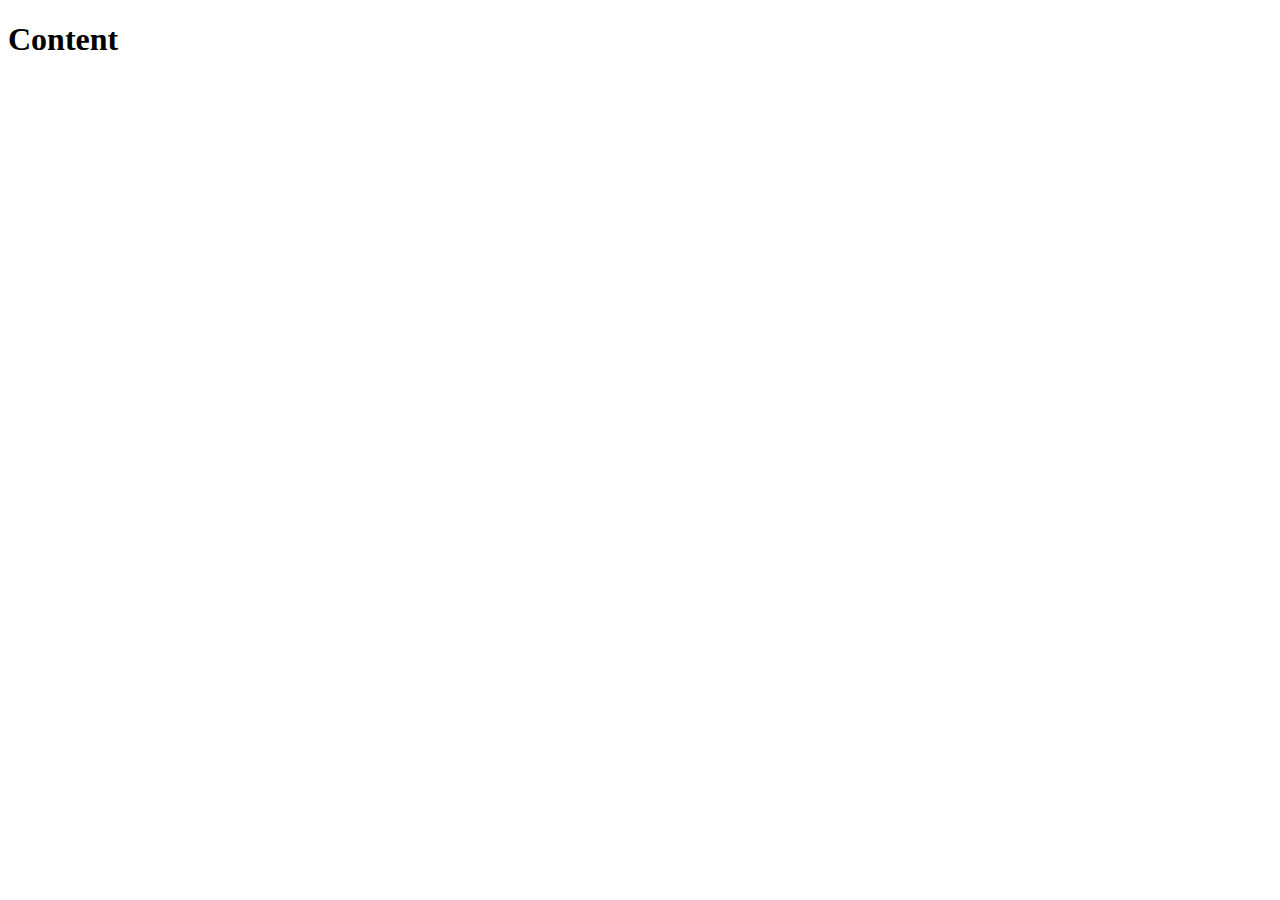
==== Content/content.html @ ad794253 "Moved the files" ====
<!DOCTYPE html>
<html lang="en">
<head>
    <meta charset="UTF-8">
    <meta name="viewport" content="width=<device-width>, initial-scale=1.0">
    <title>Analytic Number Theory</title>
</head>
<body>
    <h1>Content</h1>
</body>
</html>
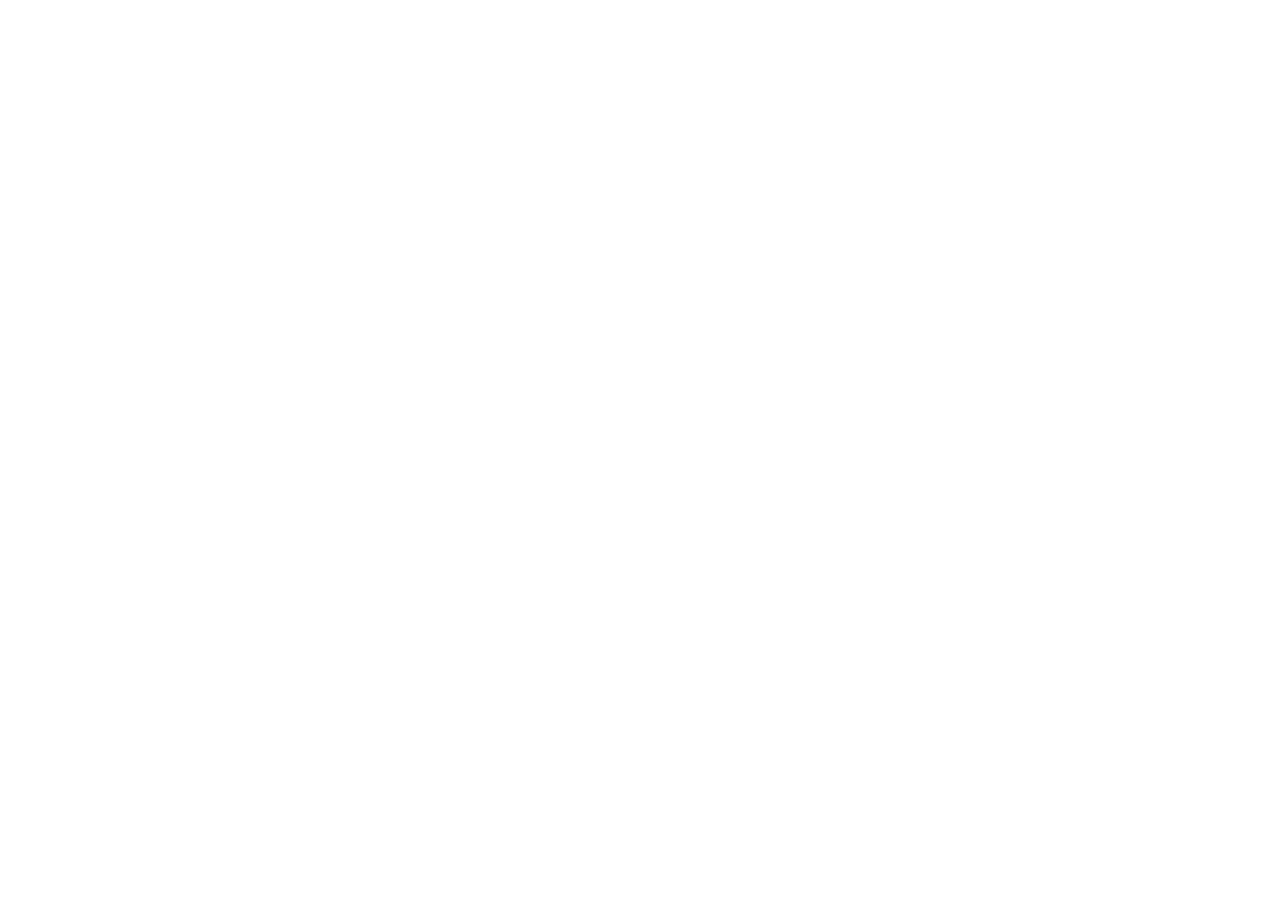
==== commit 0fc9818d: "Added README.md" ====
--- a/Content/content.html
+++ b/Content/content.html
@@ -2,10 +2,10 @@
 <html lang="en">
 <head>
     <meta charset="UTF-8">
-    <meta name="viewport" content="width=<device-width>, initial-scale=1.0">
+    <meta name="viewport" content="width=device-width, initial-scale=1.0">
     <title>Analytic Number Theory</title>
 </head>
 <body>
-    <h1>Content</h1>
+    
 </body>
 </html>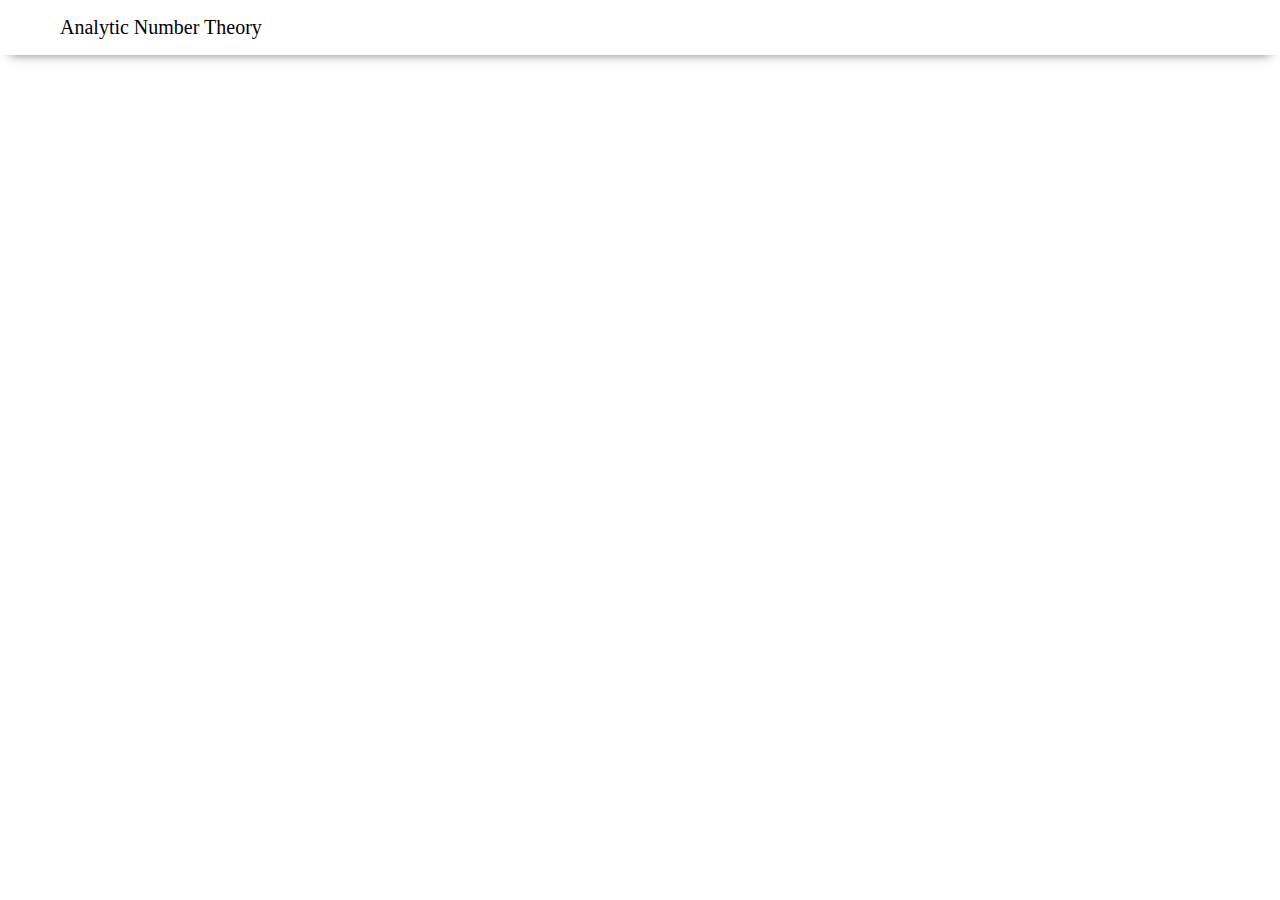
==== commit 5703879f: "Modified CSS" ====
--- a/Content/content.html
+++ b/Content/content.html
@@ -1,11 +1,22 @@
 <!DOCTYPE html>
 <html lang="en">
 <head>
+    <link rel="stylesheet" href="../styles.css">
+    <link rel="stylesheet" href="../sticky_nav.css">
+    <script src="../sticky.js"></script>
     <meta charset="UTF-8">
     <meta name="viewport" content="width=device-width, initial-scale=1.0">
     <title>Analytic Number Theory</title>
 </head>
 <body>
-    
+    <div>
+        <div class="nav_section">
+            <ul class="nav_ul">
+                <li class="nav_li">
+                    <a href="../index.html" class="logo_text">Analytic Number Theory</a>
+                </li>
+            </ul>
+        </div>
+    </div>
 </body>
 </html>--- a/styles.css
+++ b/styles.css
@@ -0,0 +1,90 @@
+.nav_li {
+    display: inline;
+    font-size: 20px;
+}
+
+.nav_li a{
+    text-decoration: none;
+    color:rgb(0, 0, 0);
+}
+
+.nav_li a:hover{
+    color: grey;
+}
+
+.nav_ul{
+    display: block;
+}
+
+.logo_image{
+    height: auto;
+    max-width: 100px;
+}
+
+p{
+    font-size: 1.5rem;
+    line-height: 2rem;
+
+}
+
+body{
+    margin:0;
+}
+
+.nav_section{
+    z-index:3;
+    margin: 0;
+    overflow:hidden;
+    background-color: rgb(255, 255, 255);
+    max-width: 100%;
+    box-shadow: 0px 10px 10px -10px rgba(0, 0, 0, 0.5);
+}
+
+.nav_section a{
+    margin: 20px;
+}
+
+.logo_text{
+    font-size:20px;
+    display: inline;
+    font-family: math;
+}
+
+.context{
+    background-color: rgb(255, 255, 255);
+    border-bottom: solid;
+    border-color: black;
+}
+
+.zeta_img{
+    width: 100%;
+    opacity:0.7;
+    z-index:0;
+    min-width:700px;
+}
+
+
+h1,p{
+    font-family:math;
+    margin:1rem 5%;
+}
+
+h1{
+    text-align: center;
+}
+
+.image_text{
+    position: absolute;
+    top:40vw;
+    text-align: center;
+    width: 100%;
+    color:white;
+    -webkit-text-stroke-color: rgb(0, 0, 0);
+    -webkit-text-stroke-width: 1px;
+    font-size: 3rem;
+}
+@media screen and (max-width:560px){
+    .image_text{
+        top:10vw;
+    }
+}--- a/sticky_nav.css
+++ b/sticky_nav.css
@@ -0,0 +1,5 @@
+.sticky {
+    position: fixed;
+    top: 0;
+    width: 100%;
+  }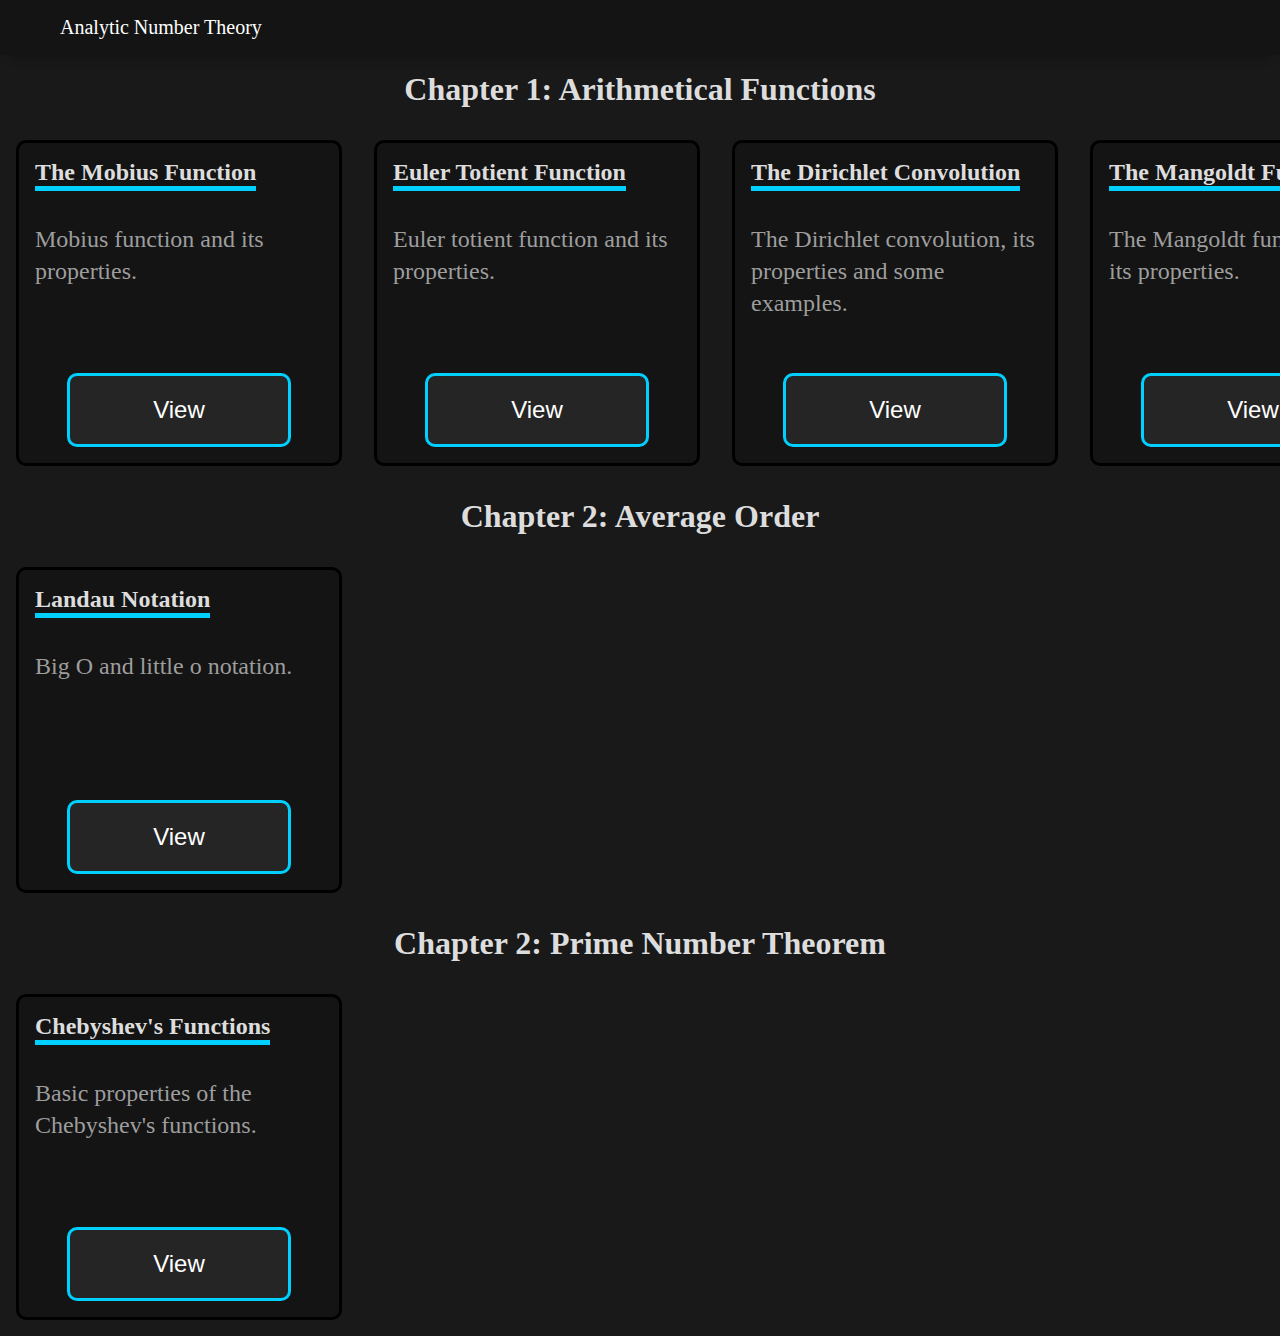
==== commit db67e955: "Added functionality" ====
--- a/Content/content.html
+++ b/Content/content.html
@@ -2,21 +2,84 @@
 <html lang="en">
 <head>
     <link rel="stylesheet" href="../styles.css">
-    <link rel="stylesheet" href="../sticky_nav.css">
+    <link rel="stylesheet" href=".../sticky_nav.css">
+    <link rel="stylesheet" href="Content-css/cont.css">
+    <script src="scrolling.js"></script>
     <script src="../sticky.js"></script>
+    <script src="redirecting.js"></script>
     <meta charset="UTF-8">
     <meta name="viewport" content="width=device-width, initial-scale=1.0">
     <title>Analytic Number Theory</title>
 </head>
 <body>
-    <div>
-        <div class="nav_section">
-            <ul class="nav_ul">
-                <li class="nav_li">
-                    <a href="../index.html" class="logo_text">Analytic Number Theory</a>
-                </li>
-            </ul>
-        </div>
+    <div class="nav-section">
+        <ul class="nav-ul">
+            <li class="nav-li">
+                <a href="../index.html" class="logo-text">Analytic Number Theory</a>
+            </li>
+        </ul>
     </div>
+    <div class="components">
+        <h1>Chapter 1: Arithmetical Functions</h1>
+        <section class="arithmetical-functions chapters">
+            <div class="mobius content-list">
+                <h2 class="headers">The Mobius Function</h2>
+                <p class="parag-content">
+                    Mobius function and its properties. <br><br>
+                </p>
+                <button class="button-content">View</button>
+            </div>
+            <div class="totient content-list">
+                <h2 class="headers">Euler Totient Function</h2>
+                <p class="parag-content">
+                    Euler totient function and its properties. <br><br>
+                </p>
+                <button class="button-content">View</button>
+            </div>
+            <div class="dirichlet-convolution content-list">
+                <h2 class="headers">The Dirichlet Convolution</h2>
+                <p class="parag-content">
+                    The Dirichlet convolution, its properties and some examples. <br>
+                </p>
+                <button class="button-content">View</button>
+            </div>
+            <div class="mangoldt-function content-list">
+                <h2 class="headers">The Mangoldt Function</h2>
+                <p class="parag-content">
+                    The Mangoldt function and its properties. <br><br>
+                </p>
+                <button class="button-content">View</button>
+            </div>
+            <div class="multiplicative-functions content-list">
+                <h2 class="headers">Multiplicative Functions</h2>
+                <p class="parag-content">
+                    Multiplicative functions and their properties with Dirichlet convolution.
+                </p>
+                <button class="button-content">View</button>
+            </div>         
+        </section>
+        <h1>Chapter 2: Average Order</h1>
+        <section class="average-order chapters">
+            <div class="landau content-list">
+                <h2 class="headers">Landau Notation</h2>
+                <p class="parag-content">
+                    Big O and little o notation. <br><br><br>
+                </p>
+                <button class="button-content">View</button>
+            </div> 
+        </section>
+        <h1>Chapter 2: Prime Number Theorem</h1>
+        <section class="pnt chapters">
+            <div class="chebychev content-list">
+                <h2 class="headers">Chebyshev's Functions</h2>
+                <p class="parag-content">
+                    Basic properties of the Chebyshev's functions. <br><br>
+                </p>
+                <button class="button-content">View</button>
+            </div> 
+        </section>
+    </div>
+    
 </body>
+
 </html>--- a/styles.css
+++ b/styles.css
@@ -1,90 +1,101 @@
-.nav_li {
+.nav-li {
     display: inline;
     font-size: 20px;
 }
 
-.nav_li a{
+.nav-li a{
     text-decoration: none;
     color:rgb(0, 0, 0);
 }
 
-.nav_li a:hover{
-    color: grey;
+.nav-li a:hover{
+    color: rgb(0, 208, 255);
 }
 
-.nav_ul{
+.nav-ul{
     display: block;
 }
 
-.logo_image{
-    height: auto;
-    max-width: 100px;
-}
 
 p{
     font-size: 1.5rem;
     line-height: 2rem;
+    color:#ddddddb2;
 
 }
 
 body{
+    background-color: #191919;
     margin:0;
+    overflow-x: hidden;
 }
 
-.nav_section{
+.nav-section{
     z-index:3;
     margin: 0;
     overflow:hidden;
-    background-color: rgb(255, 255, 255);
+    background-color: #141414;
     max-width: 100%;
     box-shadow: 0px 10px 10px -10px rgba(0, 0, 0, 0.5);
 }
 
-.nav_section a{
+.nav-section a{
     margin: 20px;
+    color: white;
 }
 
-.logo_text{
+.logo-text{
     font-size:20px;
     display: inline;
     font-family: math;
 }
 
 .context{
-    background-color: rgb(255, 255, 255);
+    background-color: #191919;
     border-bottom: solid;
     border-color: black;
 }
 
-.zeta_img{
+.zeta-img{
     width: 100%;
-    opacity:0.7;
     z-index:0;
     min-width:700px;
+    height: 100%;
+    background-size: cover;
 }
 
 
-h1,p{
+h1,h2,h3,h4,h5,h6,p{
     font-family:math;
     margin:1rem 5%;
 }
 
-h1{
+h1,h2,h3,h4,h5,h6{
     text-align: center;
+    color:#ddd;
 }
 
-.image_text{
-    position: absolute;
-    top:40vw;
-    text-align: center;
-    width: 100%;
-    color:white;
-    -webkit-text-stroke-color: rgb(0, 0, 0);
-    -webkit-text-stroke-width: 1px;
-    font-size: 3rem;
-}
+
 @media screen and (max-width:560px){
-    .image_text{
+    .image-text{
         top:10vw;
     }
-}+}
+
+.highlighter{
+    color:rgb(0, 208, 255);
+}
+
+.footer{
+    background-color: #141414;
+    margin:0;
+    padding: 0;
+    height: 100%;
+    width: 100%;
+}
+
+.githubacc{
+    text-decoration: none;
+    color: rgb(0, 208, 255);
+}
+
--- a/Content/Content-css/cont.css
+++ b/Content/Content-css/cont.css
@@ -0,0 +1,66 @@
+.chapters{
+    display: flex;
+    flex-direction: row;
+    overflow: auto;
+    white-space: nowrap;
+    justify-content: flex-start;
+    scrollbar-color: red;
+
+}
+
+.content-list{
+    border:solid;
+    background-color: #141414;
+    height:20rem;;
+    width:20rem;
+    margin:1rem;
+    display: flex;
+    flex:0 0 auto;
+    border-radius: 10px;
+    flex-direction: column;
+}
+
+.headers{
+    text-align: left;
+    border-bottom:5px solid rgb(0, 208, 255);
+    align-self: flex-start;
+}
+
+.parag-content{
+    flex: 1 1 auto;
+    overflow: wrap;
+    flex-wrap: wrap;
+    white-space: wrap;
+}
+
+.button-content{
+    align-self:bottom;
+    margin: 0rem 3rem 1rem 3rem;
+    flex-grow: 1;
+    font-size: 1.5rem;
+    border: 3px solid rgb(0, 208, 255);
+    background-color: #252525;
+    color:white;
+    border-radius: 10px;
+    cursor:pointer;
+}
+
+.button-content:hover{
+    background-color: #3d3d3d;
+
+}
+
+::-webkit-scrollbar {
+    width: 10px;
+  }
+  
+  ::-webkit-scrollbar-track {
+    background: #fff;
+    box-shadow: inset 0 0 2px #777;
+  }
+  
+  ::-webkit-scrollbar-thumb {
+    background: rgb(0, 208, 255);
+  }
+
+
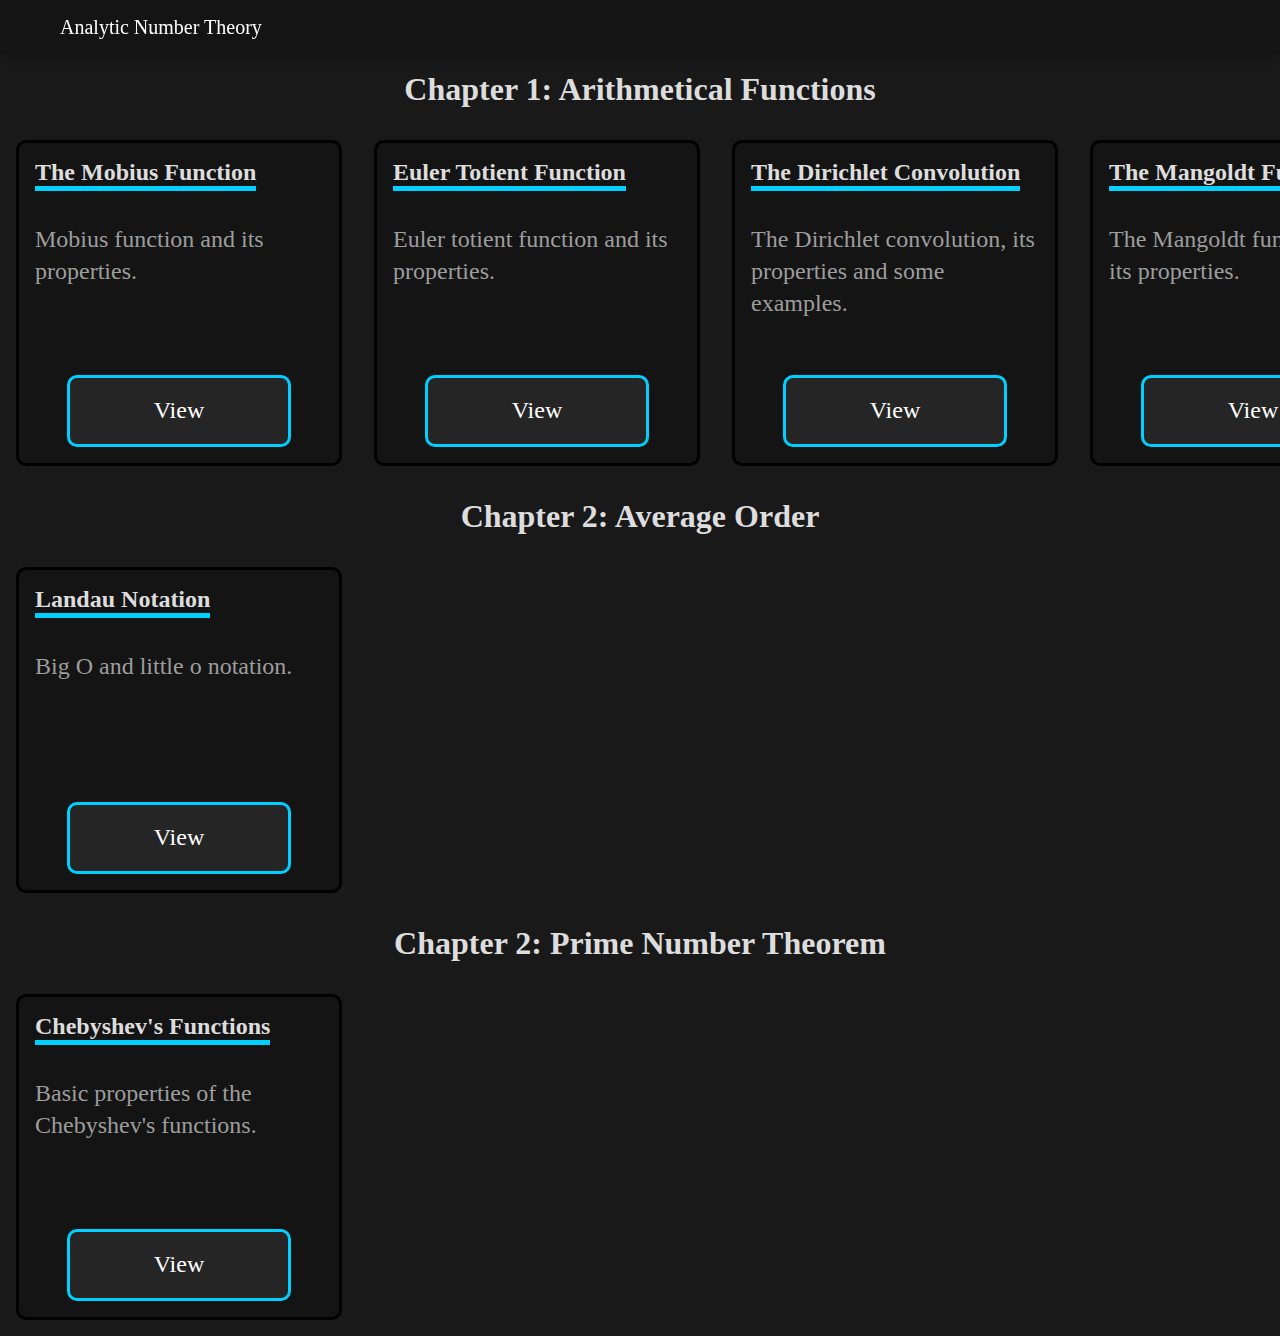
==== commit 3ba81a14: "Started mobius function" ====
--- a/Content/content.html
+++ b/Content/content.html
@@ -2,11 +2,7 @@
 <html lang="en">
 <head>
     <link rel="stylesheet" href="../styles.css">
-    <link rel="stylesheet" href=".../sticky_nav.css">
     <link rel="stylesheet" href="Content-css/cont.css">
-    <script src="scrolling.js"></script>
-    <script src="../sticky.js"></script>
-    <script src="redirecting.js"></script>
     <meta charset="UTF-8">
     <meta name="viewport" content="width=device-width, initial-scale=1.0">
     <title>Analytic Number Theory</title>
@@ -27,35 +23,35 @@
                 <p class="parag-content">
                     Mobius function and its properties. <br><br>
                 </p>
-                <button class="button-content">View</button>
+                <a href="Arithmetical Functions/mobius.html" class="button-content">View</a>
             </div>
             <div class="totient content-list">
                 <h2 class="headers">Euler Totient Function</h2>
                 <p class="parag-content">
                     Euler totient function and its properties. <br><br>
                 </p>
-                <button class="button-content">View</button>
+                <a href="Arithmetical Functions/euler.html" class="button-content">View</a>
             </div>
             <div class="dirichlet-convolution content-list">
                 <h2 class="headers">The Dirichlet Convolution</h2>
                 <p class="parag-content">
                     The Dirichlet convolution, its properties and some examples. <br>
                 </p>
-                <button class="button-content">View</button>
+                <a href="Arithmetical Functions/convolution.html" class="button-content">View</a>
             </div>
             <div class="mangoldt-function content-list">
                 <h2 class="headers">The Mangoldt Function</h2>
                 <p class="parag-content">
                     The Mangoldt function and its properties. <br><br>
                 </p>
-                <button class="button-content">View</button>
+                <a href="Arithmetical Functions/mangoldt.html" class="button-content">View</a>
             </div>
             <div class="multiplicative-functions content-list">
                 <h2 class="headers">Multiplicative Functions</h2>
                 <p class="parag-content">
                     Multiplicative functions and their properties with Dirichlet convolution.
                 </p>
-                <button class="button-content">View</button>
+                <a href="Arithmetical Functions/multipfunc.html" class="button-content">View</a>
             </div>         
         </section>
         <h1>Chapter 2: Average Order</h1>
@@ -65,7 +61,7 @@
                 <p class="parag-content">
                     Big O and little o notation. <br><br><br>
                 </p>
-                <button class="button-content">View</button>
+                <a href="#" class="button-content">View</a>
             </div> 
         </section>
         <h1>Chapter 2: Prime Number Theorem</h1>
@@ -75,7 +71,7 @@
                 <p class="parag-content">
                     Basic properties of the Chebyshev's functions. <br><br>
                 </p>
-                <button class="button-content">View</button>
+                <a href="#" class="button-content">View</a>
             </div> 
         </section>
     </div>
--- a/styles.css
+++ b/styles.css
@@ -31,12 +31,15 @@
 }
 
 .nav-section{
+    position: sticky;
     z-index:3;
     margin: 0;
     overflow:hidden;
     background-color: #141414;
     max-width: 100%;
     box-shadow: 0px 10px 10px -10px rgba(0, 0, 0, 0.5);
+    top: 0;
+    width: 100%;
 }
 
 .nav-section a{
--- a/Content/Content-css/cont.css
+++ b/Content/Content-css/cont.css
@@ -4,7 +4,6 @@
     overflow: auto;
     white-space: nowrap;
     justify-content: flex-start;
-    scrollbar-color: red;
 
 }
 
@@ -34,7 +33,7 @@
 }
 
 .button-content{
-    align-self:bottom;
+    display:flex;
     margin: 0rem 3rem 1rem 3rem;
     flex-grow: 1;
     font-size: 1.5rem;
@@ -43,6 +42,11 @@
     color:white;
     border-radius: 10px;
     cursor:pointer;
+    text-decoration: none;
+    text-align: center;
+    align-items: center;
+    justify-content: center;
+
 }
 
 .button-content:hover{
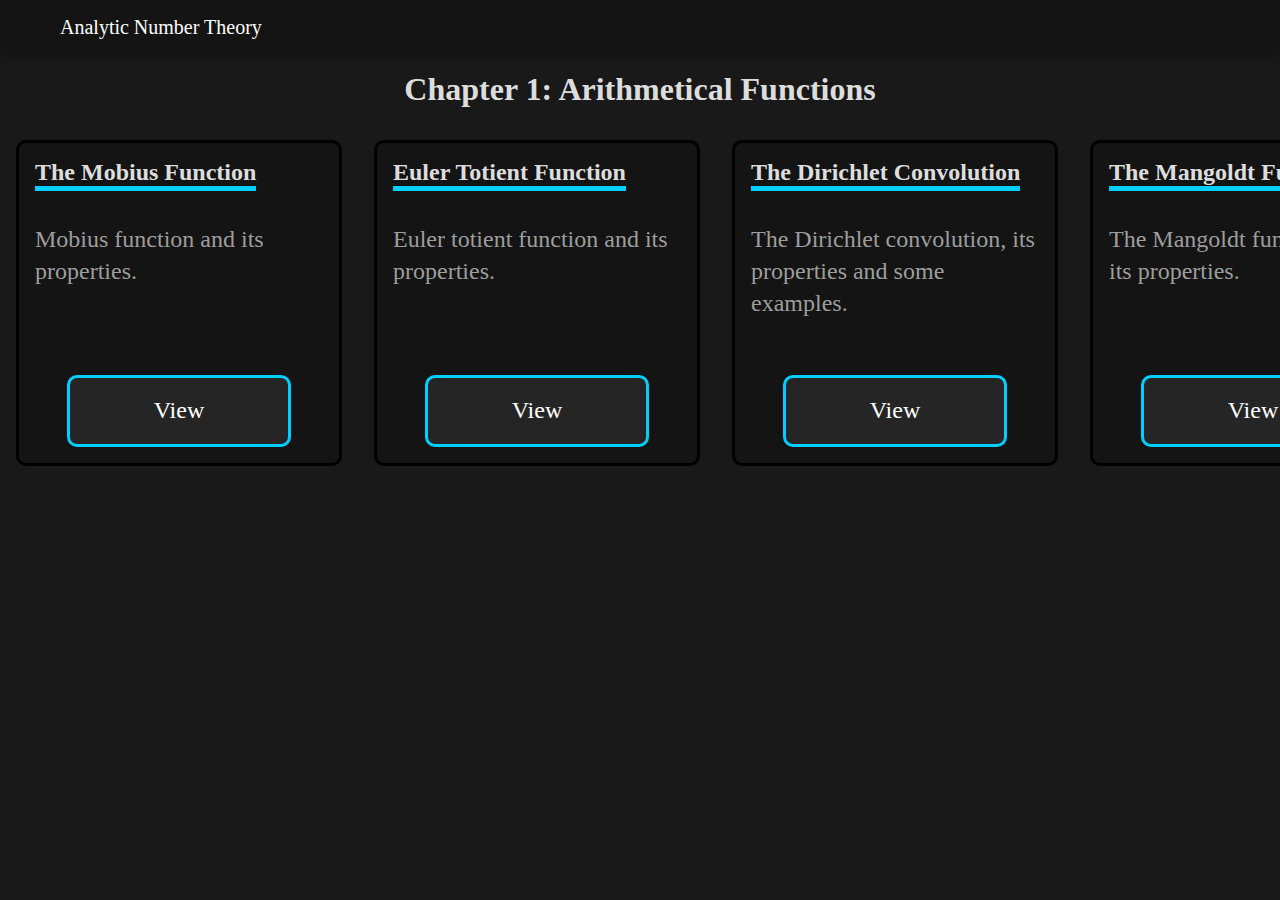
==== commit f6c1e7f1: "Exercise section" ====
--- a/Content/content.html
+++ b/Content/content.html
@@ -54,28 +54,6 @@
                 <a href="Arithmetical Functions/multipfunc.html" class="button-content">View</a>
             </div>         
         </section>
-        <h1>Chapter 2: Average Order</h1>
-        <section class="average-order chapters">
-            <div class="landau content-list">
-                <h2 class="headers">Landau Notation</h2>
-                <p class="parag-content">
-                    Big O and little o notation. <br><br><br>
-                </p>
-                <a href="#" class="button-content">View</a>
-            </div> 
-        </section>
-        <h1>Chapter 2: Prime Number Theorem</h1>
-        <section class="pnt chapters">
-            <div class="chebychev content-list">
-                <h2 class="headers">Chebyshev's Functions</h2>
-                <p class="parag-content">
-                    Basic properties of the Chebyshev's functions. <br><br>
-                </p>
-                <a href="#" class="button-content">View</a>
-            </div> 
-        </section>
     </div>
-    
 </body>
-
 </html>